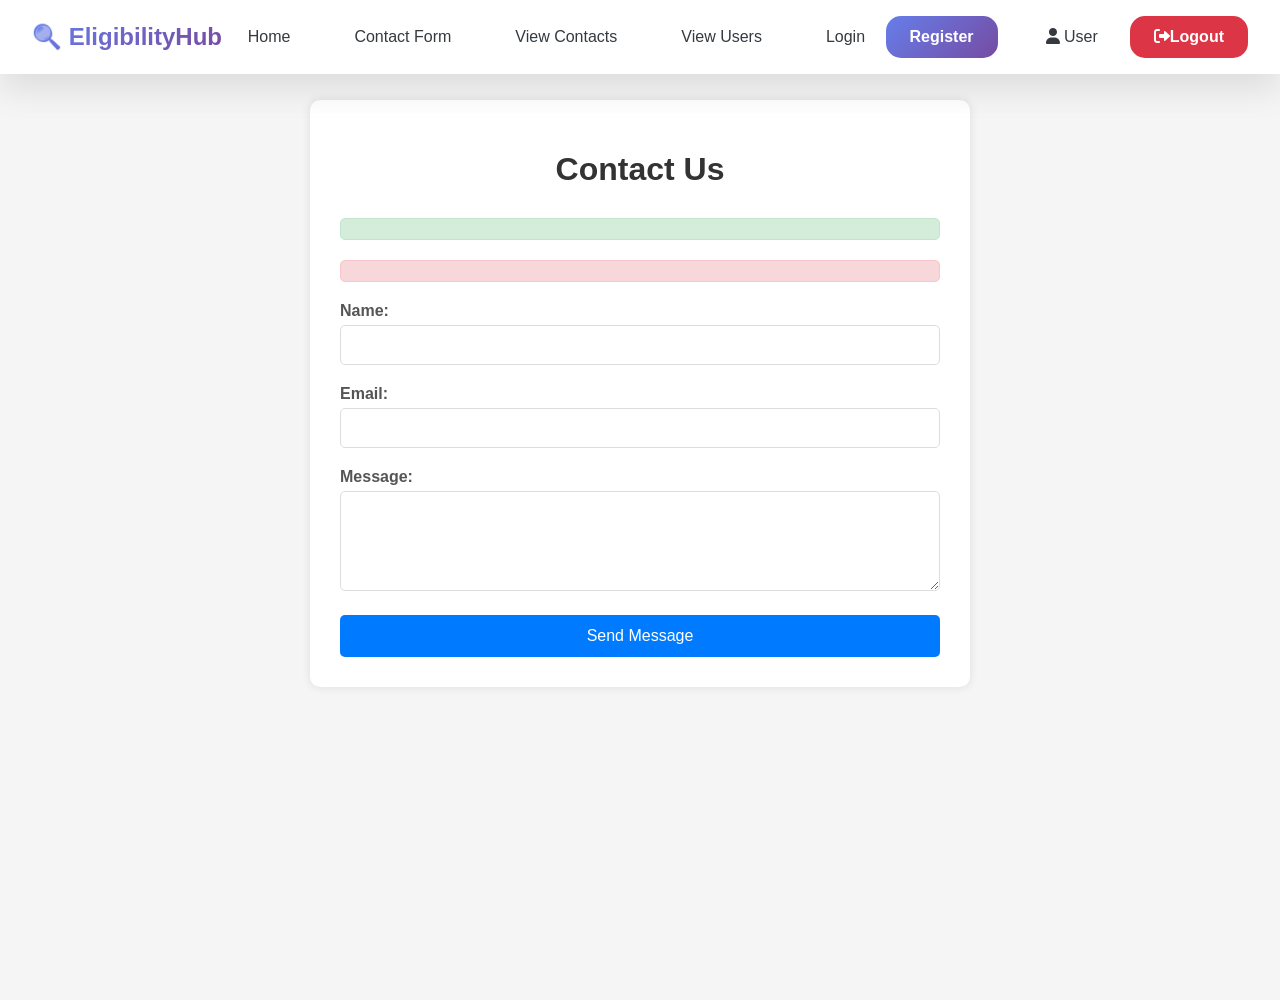
==== demo/src/main/resources/templates/contact.html @ dde7036e "Reorganize project structure by feature packages and update docs" ====
<!DOCTYPE html>
<html lang="en" xmlns:th="http://www.thymeleaf.org">
<head>
    <meta charset="UTF-8">
    <meta name="viewport" content="width=device-width, initial-scale=1.0">
    <title>Contact Form</title>
    <link href="https://cdnjs.cloudflare.com/ajax/libs/font-awesome/6.0.0/css/all.min.css" rel="stylesheet">
    <style>
        body {
            font-family: Arial, sans-serif;
            margin: 0;
            padding: 0;
            background-color: #f5f5f5;
            min-height: 100vh;
        }
        .form-container {
            background: white;
            padding: 30px;
            border-radius: 10px;
            box-shadow: 0 0 10px rgba(0,0,0,0.1);
            max-width: 600px;
            margin: 100px auto 50px;
        }
        h1 {
            color: #333;
            text-align: center;
            margin-bottom: 30px;
        }
        .form-group {
            margin-bottom: 20px;
        }
        label {
            display: block;
            margin-bottom: 5px;
            font-weight: bold;
            color: #555;
        }
        input[type="text"], input[type="email"], textarea {
            width: 100%;
            padding: 10px;
            border: 1px solid #ddd;
            border-radius: 5px;
            font-size: 16px;
            box-sizing: border-box;
        }
        textarea {
            height: 100px;
            resize: vertical;
        }
        button {
            background-color: #007bff;
            color: white;
            padding: 12px 30px;
            border: none;
            border-radius: 5px;
            cursor: pointer;
            font-size: 16px;
            width: 100%;
        }
        button:hover {
            background-color: #0056b3;
        }
        .navbar {
            background: rgba(255,255,255,0.95);
            backdrop-filter: blur(20px);
            padding: 1rem 0;
            position: fixed;
            top: 0;
            width: 100%;
            z-index: 1000;
            box-shadow: 0 15px 35px rgba(0,0,0,0.1);
        }
        .nav-content {
            max-width: 1400px;
            margin: 0 auto;
            display: flex;
            justify-content: space-between;
            align-items: center;
            padding: 0 2rem;
        }
        .logo {
            font-size: 1.5rem;
            font-weight: 700;
            background: linear-gradient(135deg, #667eea 0%, #764ba2 100%);
            -webkit-background-clip: text;
            -webkit-text-fill-color: transparent;
            background-clip: text;
        }
        .nav-links {
            display: flex;
            gap: 2rem;
            align-items: center;
        }
        .nav-link {
            color: #343a40;
            text-decoration: none;
            font-weight: 500;
            transition: all 0.3s ease;
            padding: 0.5rem 1rem;
            border-radius: 8px;
        }
        .nav-link:hover {
            background: #f8f9fa;
            color: #667eea;
        }
        .btn-primary {
            background: linear-gradient(135deg, #667eea 0%, #764ba2 100%);
            color: white;
            border: none;
            padding: 0.75rem 1.5rem;
            border-radius: 15px;
            font-weight: 600;
            cursor: pointer;
            transition: all 0.3s ease;
            text-decoration: none;
            display: inline-block;
        }
        .btn-primary:hover {
            transform: translateY(-2px);
            box-shadow: 0 15px 35px rgba(0,0,0,0.1);
        }
        .d-flex {
            display: flex;
        }
        .align-items-center {
            align-items: center;
        }
        .message {
            padding: 10px;
            margin-bottom: 20px;
            border-radius: 5px;
            text-align: center;
        }
        .success {
            background-color: #d4edda;
            color: #155724;
            border: 1px solid #c3e6cb;
        }
        .error {
            background-color: #f8d7da;
            color: #721c24;
            border: 1px solid #f5c6cb;
        }
    </style>
</head>
<body>
    <!-- Navigation -->
    <nav class="navbar">
        <div class="nav-content">
            <div class="logo">🔍 EligibilityHub</div>
            <div class="nav-links">
                <a href="/" class="nav-link">Home</a>
                <!-- Show Contact Form only for non-admin users -->
                <a th:if="${!isAdmin}" href="/contact" class="nav-link">Contact Form</a>
                <!-- Show View Contacts only for admin users -->
                <a th:if="${isAdmin}" href="/view-contacts" class="nav-link">View Contacts</a>
                <!-- Show View Users only for admin users -->
                <a th:if="${isAdmin}" href="/view-users" class="nav-link">View Users</a>
                
                <!-- Show login/register for anonymous users -->
                <div th:if="${username == null}">
                    <a href="/login" class="nav-link">Login</a>
                    <a href="/register" class="btn-primary">Register</a>
                </div>
                
                <!-- Show user info and logout for authenticated users -->
                <div th:if="${username != null}" class="d-flex align-items-center">
                    <span class="nav-link" style="margin-right: 1rem;">
                        <i class="fas fa-user me-2"></i>
                        <span th:text="${username}">User</span>
                    </span>
                    <form th:action="@{/logout}" method="post" style="margin: 0;">
                        <button type="submit" class="btn-primary" style="background: #dc3545; border: none;">
                            <i class="fas fa-sign-out-alt me-2"></i>Logout
                        </button>
                    </form>
                </div>
            </div>
        </div>
    </nav>

    <div class="form-container">
        <h1>Contact Us</h1>
        
        <div th:if="${message}" class="message success" th:text="${message}"></div>
        <div th:if="${error}" class="message error" th:text="${error}"></div>
        
        <form method="POST" action="/contact">
            <div class="form-group">
                <label for="name">Name:</label>
                <input type="text" id="name" name="name" required>
            </div>
            
            <div class="form-group">
                <label for="email">Email:</label>
                <input type="email" id="email" name="email" required>
            </div>
            
            <div class="form-group">
                <label for="message">Message:</label>
                <textarea id="message" name="message" required></textarea>
            </div>
            
            <button type="submit">Send Message</button>
        </form>
    </div>
</body>
</html>
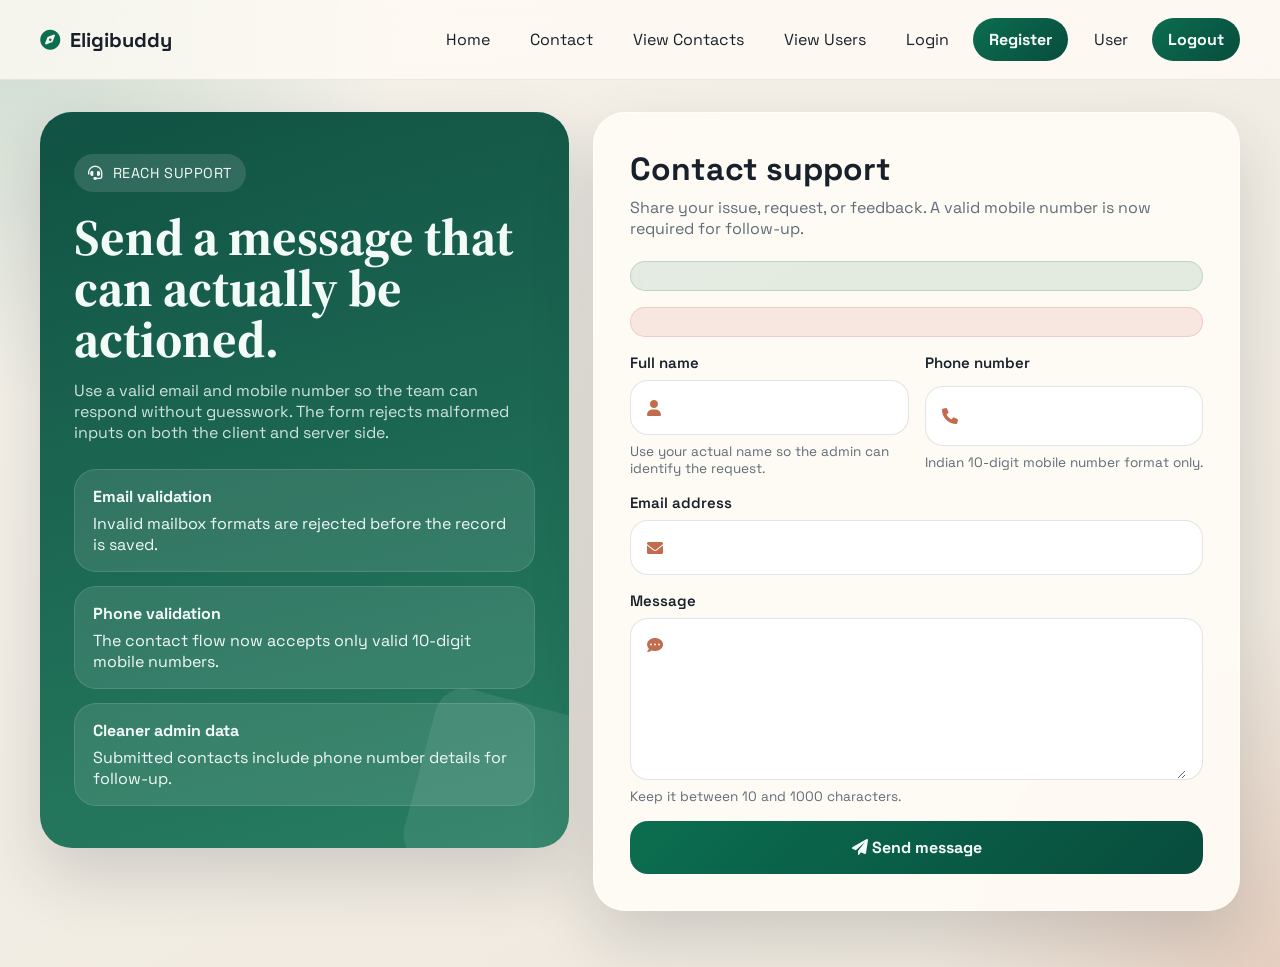
==== commit b0c10de7: "Refresh UI across app and tighten input validation" ====
--- a/demo/src/main/resources/templates/contact.html
+++ b/demo/src/main/resources/templates/contact.html
@@ -3,206 +3,443 @@
 <head>
     <meta charset="UTF-8">
     <meta name="viewport" content="width=device-width, initial-scale=1.0">
-    <title>Contact Form</title>
+    <title>Contact | Eligibuddy</title>
+    <link rel="preconnect" href="https://fonts.googleapis.com">
+    <link rel="preconnect" href="https://fonts.gstatic.com" crossorigin>
+    <link href="https://fonts.googleapis.com/css2?family=Space+Grotesk:wght@400;500;700&family=Source+Serif+4:wght@600&display=swap" rel="stylesheet">
     <link href="https://cdnjs.cloudflare.com/ajax/libs/font-awesome/6.0.0/css/all.min.css" rel="stylesheet">
     <style>
+        :root {
+            --canvas: #f2efe8;
+            --ink: #18212b;
+            --muted: #5f6c79;
+            --line: rgba(24, 33, 43, 0.12);
+            --accent: #0b6e4f;
+            --accent-deep: #084c3d;
+            --warm: #c06c4d;
+            --paper: rgba(255, 252, 246, 0.92);
+            --shadow: 0 28px 64px rgba(24, 33, 43, 0.16);
+        }
+
+        * {
+            box-sizing: border-box;
+        }
+
         body {
-            font-family: Arial, sans-serif;
             margin: 0;
-            padding: 0;
-            background-color: #f5f5f5;
             min-height: 100vh;
-        }
-        .form-container {
-            background: white;
-            padding: 30px;
-            border-radius: 10px;
-            box-shadow: 0 0 10px rgba(0,0,0,0.1);
-            max-width: 600px;
-            margin: 100px auto 50px;
-        }
-        h1 {
-            color: #333;
-            text-align: center;
-            margin-bottom: 30px;
-        }
-        .form-group {
-            margin-bottom: 20px;
-        }
-        label {
-            display: block;
-            margin-bottom: 5px;
-            font-weight: bold;
-            color: #555;
-        }
-        input[type="text"], input[type="email"], textarea {
-            width: 100%;
-            padding: 10px;
-            border: 1px solid #ddd;
-            border-radius: 5px;
-            font-size: 16px;
-            box-sizing: border-box;
-        }
-        textarea {
-            height: 100px;
-            resize: vertical;
-        }
-        button {
-            background-color: #007bff;
-            color: white;
-            padding: 12px 30px;
-            border: none;
-            border-radius: 5px;
-            cursor: pointer;
-            font-size: 16px;
-            width: 100%;
-        }
-        button:hover {
-            background-color: #0056b3;
-        }
+            font-family: "Space Grotesk", "Segoe UI", sans-serif;
+            color: var(--ink);
+            background:
+                radial-gradient(circle at top left, rgba(11, 110, 79, 0.18), transparent 25%),
+                radial-gradient(circle at bottom right, rgba(192, 108, 77, 0.2), transparent 22%),
+                linear-gradient(150deg, #f6f3ec 0%, #eee7dc 100%);
+        }
+
         .navbar {
-            background: rgba(255,255,255,0.95);
-            backdrop-filter: blur(20px);
-            padding: 1rem 0;
-            position: fixed;
+            position: sticky;
             top: 0;
-            width: 100%;
-            z-index: 1000;
-            box-shadow: 0 15px 35px rgba(0,0,0,0.1);
-        }
+            z-index: 10;
+            backdrop-filter: blur(18px);
+            background: rgba(255, 251, 245, 0.78);
+            border-bottom: 1px solid rgba(24, 33, 43, 0.08);
+        }
+
         .nav-content {
-            max-width: 1400px;
+            width: min(1200px, calc(100% - 32px));
             margin: 0 auto;
             display: flex;
             justify-content: space-between;
             align-items: center;
-            padding: 0 2rem;
-        }
+            gap: 20px;
+            padding: 18px 0;
+        }
+
         .logo {
-            font-size: 1.5rem;
+            display: flex;
+            align-items: center;
+            gap: 10px;
             font-weight: 700;
-            background: linear-gradient(135deg, #667eea 0%, #764ba2 100%);
-            -webkit-background-clip: text;
-            -webkit-text-fill-color: transparent;
-            background-clip: text;
-        }
+            font-size: 1.25rem;
+            color: var(--ink);
+        }
+
+        .logo i {
+            color: var(--accent);
+        }
+
         .nav-links {
             display: flex;
-            gap: 2rem;
             align-items: center;
-        }
-        .nav-link {
-            color: #343a40;
+            gap: 12px;
+            flex-wrap: wrap;
+            justify-content: flex-end;
+        }
+
+        .nav-link,
+        .btn-link {
             text-decoration: none;
-            font-weight: 500;
-            transition: all 0.3s ease;
-            padding: 0.5rem 1rem;
-            border-radius: 8px;
-        }
-        .nav-link:hover {
-            background: #f8f9fa;
-            color: #667eea;
-        }
+            color: var(--ink);
+            padding: 10px 14px;
+            border-radius: 999px;
+            transition: background-color 0.2s ease, transform 0.2s ease;
+        }
+
+        .nav-link:hover,
+        .btn-link:hover {
+            background: rgba(11, 110, 79, 0.08);
+            transform: translateY(-1px);
+        }
+
         .btn-primary {
-            background: linear-gradient(135deg, #667eea 0%, #764ba2 100%);
-            color: white;
-            border: none;
-            padding: 0.75rem 1.5rem;
-            border-radius: 15px;
+            border: 0;
+            padding: 11px 16px;
+            border-radius: 999px;
+            font: inherit;
+            font-weight: 700;
+            color: #f5fbf7;
+            background: linear-gradient(135deg, var(--accent), var(--accent-deep));
+            text-decoration: none;
+            cursor: pointer;
+        }
+
+        .page {
+            width: min(1200px, calc(100% - 32px));
+            margin: 32px auto 56px;
+            display: grid;
+            grid-template-columns: 0.9fr 1.1fr;
+            gap: 24px;
+            align-items: start;
+        }
+
+        .story,
+        .form-panel {
+            border-radius: 32px;
+            box-shadow: var(--shadow);
+            overflow: hidden;
+        }
+
+        .story {
+            padding: 42px 34px;
+            background:
+                linear-gradient(165deg, rgba(8, 76, 61, 0.96), rgba(11, 110, 79, 0.88));
+            color: #f3fbf7;
+            position: relative;
+        }
+
+        .story::after {
+            content: "";
+            position: absolute;
+            width: 180px;
+            height: 180px;
+            border-radius: 30px;
+            background: rgba(255, 255, 255, 0.08);
+            transform: rotate(15deg);
+            right: -28px;
+            bottom: -34px;
+        }
+
+        .story .tag {
+            display: inline-flex;
+            align-items: center;
+            gap: 10px;
+            padding: 10px 14px;
+            border-radius: 999px;
+            background: rgba(255, 255, 255, 0.12);
+            font-size: 0.9rem;
+            text-transform: uppercase;
+            letter-spacing: 0.04em;
+        }
+
+        .story h1 {
+            margin: 20px 0 14px;
+            font-family: "Source Serif 4", Georgia, serif;
+            font-size: clamp(2.3rem, 4vw, 3.8rem);
+            line-height: 1;
+        }
+
+        .story p {
+            margin: 0 0 26px;
+            color: rgba(243, 251, 247, 0.84);
+        }
+
+        .story-list {
+            display: grid;
+            gap: 14px;
+            position: relative;
+            z-index: 1;
+        }
+
+        .story-item {
+            padding: 16px 18px;
+            border-radius: 22px;
+            background: rgba(255, 255, 255, 0.1);
+            border: 1px solid rgba(255, 255, 255, 0.12);
+        }
+
+        .story-item strong {
+            display: block;
+            margin-bottom: 6px;
+        }
+
+        .form-panel {
+            background: var(--paper);
+            padding: 36px;
+            border: 1px solid rgba(255, 255, 255, 0.52);
+            backdrop-filter: blur(18px);
+        }
+
+        .form-panel h2 {
+            margin: 0 0 8px;
+            font-size: 2rem;
+        }
+
+        .form-panel p {
+            margin: 0 0 22px;
+            color: var(--muted);
+        }
+
+        .notice {
+            margin-bottom: 16px;
+            padding: 14px 16px;
+            border-radius: 18px;
+            border: 1px solid transparent;
+            font-size: 0.95rem;
+        }
+
+        .notice-success {
+            background: rgba(11, 110, 79, 0.11);
+            color: #0a5641;
+            border-color: rgba(11, 110, 79, 0.18);
+        }
+
+        .notice-error {
+            background: rgba(185, 28, 28, 0.09);
+            color: #8c1d1d;
+            border-color: rgba(185, 28, 28, 0.14);
+        }
+
+        form {
+            display: grid;
+            gap: 16px;
+        }
+
+        .grid {
+            display: grid;
+            grid-template-columns: repeat(2, minmax(0, 1fr));
+            gap: 16px;
+        }
+
+        .field {
+            display: grid;
+            gap: 8px;
+        }
+
+        .field.full {
+            grid-column: 1 / -1;
+        }
+
+        .field label {
+            font-size: 0.94rem;
             font-weight: 600;
+        }
+
+        .input-wrap {
+            display: flex;
+            align-items: center;
+            gap: 12px;
+            padding: 0 16px;
+            border: 1px solid var(--line);
+            border-radius: 18px;
+            background: rgba(255, 255, 255, 0.94);
+            transition: border-color 0.2s ease, box-shadow 0.2s ease, transform 0.2s ease;
+        }
+
+        .input-wrap:focus-within {
+            border-color: rgba(11, 110, 79, 0.46);
+            box-shadow: 0 0 0 4px rgba(11, 110, 79, 0.1);
+            transform: translateY(-1px);
+        }
+
+        .input-wrap i {
+            color: var(--warm);
+        }
+
+        input,
+        textarea {
+            width: 100%;
+            border: 0;
+            outline: none;
+            background: transparent;
+            font: inherit;
+            color: var(--ink);
+        }
+
+        input {
+            padding: 16px 0;
+        }
+
+        textarea {
+            min-height: 160px;
+            resize: vertical;
+            padding: 16px 0;
+        }
+
+        .helper {
+            font-size: 0.85rem;
+            color: var(--muted);
+        }
+
+        .submit {
+            border: 0;
+            border-radius: 18px;
+            padding: 16px 18px;
+            font: inherit;
+            font-weight: 700;
+            color: #f5fbf7;
+            background: linear-gradient(135deg, var(--accent), var(--accent-deep));
             cursor: pointer;
-            transition: all 0.3s ease;
-            text-decoration: none;
-            display: inline-block;
-        }
-        .btn-primary:hover {
+            transition: transform 0.2s ease, box-shadow 0.2s ease;
+        }
+
+        .submit:hover {
             transform: translateY(-2px);
-            box-shadow: 0 15px 35px rgba(0,0,0,0.1);
-        }
-        .d-flex {
-            display: flex;
-        }
-        .align-items-center {
-            align-items: center;
-        }
-        .message {
-            padding: 10px;
-            margin-bottom: 20px;
-            border-radius: 5px;
-            text-align: center;
-        }
-        .success {
-            background-color: #d4edda;
-            color: #155724;
-            border: 1px solid #c3e6cb;
-        }
-        .error {
-            background-color: #f8d7da;
-            color: #721c24;
-            border: 1px solid #f5c6cb;
+            box-shadow: 0 18px 36px rgba(11, 110, 79, 0.22);
+        }
+
+        @media (max-width: 980px) {
+            .page {
+                grid-template-columns: 1fr;
+            }
+        }
+
+        @media (max-width: 640px) {
+            .nav-content {
+                width: calc(100% - 24px);
+            }
+
+            .page {
+                width: calc(100% - 24px);
+                margin-top: 18px;
+            }
+
+            .form-panel {
+                padding: 26px 20px;
+            }
+
+            .story {
+                padding: 32px 22px;
+            }
+
+            .grid {
+                grid-template-columns: 1fr;
+            }
         }
     </style>
 </head>
 <body>
-    <!-- Navigation -->
     <nav class="navbar">
         <div class="nav-content">
-            <div class="logo">🔍 EligibilityHub</div>
+            <div class="logo">
+                <i class="fas fa-compass"></i>
+                <span>Eligibuddy</span>
+            </div>
             <div class="nav-links">
                 <a href="/" class="nav-link">Home</a>
-                <!-- Show Contact Form only for non-admin users -->
-                <a th:if="${!isAdmin}" href="/contact" class="nav-link">Contact Form</a>
-                <!-- Show View Contacts only for admin users -->
+                <a th:if="${!isAdmin}" href="/contact" class="nav-link">Contact</a>
                 <a th:if="${isAdmin}" href="/view-contacts" class="nav-link">View Contacts</a>
-                <!-- Show View Users only for admin users -->
                 <a th:if="${isAdmin}" href="/view-users" class="nav-link">View Users</a>
-                
-                <!-- Show login/register for anonymous users -->
-                <div th:if="${username == null}">
-                    <a href="/login" class="nav-link">Login</a>
+
+                <div th:if="${username == null}" style="display:flex; gap:10px; align-items:center;">
+                    <a href="/login" class="btn-link">Login</a>
                     <a href="/register" class="btn-primary">Register</a>
                 </div>
-                
-                <!-- Show user info and logout for authenticated users -->
-                <div th:if="${username != null}" class="d-flex align-items-center">
-                    <span class="nav-link" style="margin-right: 1rem;">
-                        <i class="fas fa-user me-2"></i>
-                        <span th:text="${username}">User</span>
-                    </span>
-                    <form th:action="@{/logout}" method="post" style="margin: 0;">
-                        <button type="submit" class="btn-primary" style="background: #dc3545; border: none;">
-                            <i class="fas fa-sign-out-alt me-2"></i>Logout
-                        </button>
+
+                <div th:if="${username != null}" style="display:flex; gap:10px; align-items:center; flex-wrap:wrap;">
+                    <a href="/profile" class="nav-link" th:text="${username}">User</a>
+                    <form th:action="@{/logout}" method="post" style="margin:0;">
+                        <button type="submit" class="btn-primary">Logout</button>
                     </form>
                 </div>
             </div>
         </div>
     </nav>
 
-    <div class="form-container">
-        <h1>Contact Us</h1>
-        
-        <div th:if="${message}" class="message success" th:text="${message}"></div>
-        <div th:if="${error}" class="message error" th:text="${error}"></div>
-        
-        <form method="POST" action="/contact">
-            <div class="form-group">
-                <label for="name">Name:</label>
-                <input type="text" id="name" name="name" required>
+    <main class="page">
+        <section class="story">
+            <div class="tag">
+                <i class="fas fa-headset"></i>
+                Reach support
             </div>
-            
-            <div class="form-group">
-                <label for="email">Email:</label>
-                <input type="email" id="email" name="email" required>
+            <h1>Send a message that can actually be actioned.</h1>
+            <p>Use a valid email and mobile number so the team can respond without guesswork. The form rejects malformed inputs on both the client and server side.</p>
+            <div class="story-list">
+                <div class="story-item">
+                    <strong>Email validation</strong>
+                    Invalid mailbox formats are rejected before the record is saved.
+                </div>
+                <div class="story-item">
+                    <strong>Phone validation</strong>
+                    The contact flow now accepts only valid 10-digit mobile numbers.
+                </div>
+                <div class="story-item">
+                    <strong>Cleaner admin data</strong>
+                    Submitted contacts include phone number details for follow-up.
+                </div>
             </div>
-            
-            <div class="form-group">
-                <label for="message">Message:</label>
-                <textarea id="message" name="message" required></textarea>
-            </div>
-            
-            <button type="submit">Send Message</button>
-        </form>
-    </div>
+        </section>
+
+        <section class="form-panel">
+            <h2>Contact support</h2>
+            <p>Share your issue, request, or feedback. A valid mobile number is now required for follow-up.</p>
+
+            <div th:if="${message}" class="notice notice-success" th:text="${message}"></div>
+            <div th:if="${error}" class="notice notice-error" th:text="${error}"></div>
+
+            <form th:action="@{/contact}" th:object="${contact}" method="post">
+                <div class="grid">
+                    <div class="field">
+                        <label for="name">Full name</label>
+                        <div class="input-wrap">
+                            <i class="fas fa-user"></i>
+                            <input type="text" id="name" th:field="*{name}" pattern="[A-Za-z][A-Za-z\s.'-]{1,49}" title="Use letters, spaces, apostrophes, periods, or hyphens." required>
+                        </div>
+                        <span class="helper">Use your actual name so the admin can identify the request.</span>
+                    </div>
+
+                    <div class="field">
+                        <label for="phoneNumber">Phone number</label>
+                        <div class="input-wrap">
+                            <i class="fas fa-phone"></i>
+                            <input type="tel" id="phoneNumber" th:field="*{phoneNumber}" pattern="[6-9][0-9]{9}" inputmode="numeric" maxlength="10" title="Enter a valid 10-digit mobile number." required>
+                        </div>
+                        <span class="helper">Indian 10-digit mobile number format only.</span>
+                    </div>
+
+                    <div class="field full">
+                        <label for="email">Email address</label>
+                        <div class="input-wrap">
+                            <i class="fas fa-envelope"></i>
+                            <input type="email" id="email" th:field="*{email}" pattern="[A-Za-z0-9+_.-]+@[A-Za-z0-9.-]+\.[A-Za-z]{2,}" title="Enter a valid email address." required>
+                        </div>
+                    </div>
+
+                    <div class="field full">
+                        <label for="message">Message</label>
+                        <div class="input-wrap">
+                            <i class="fas fa-comment-dots" style="align-self:flex-start; padding-top:18px;"></i>
+                            <textarea id="message" th:field="*{message}" minlength="10" maxlength="1000" required></textarea>
+                        </div>
+                        <span class="helper">Keep it between 10 and 1000 characters.</span>
+                    </div>
+                </div>
+
+                <button type="submit" class="submit">
+                    <i class="fas fa-paper-plane"></i>
+                    Send message
+                </button>
+            </form>
+        </section>
+    </main>
 </body>
-</html> +</html>
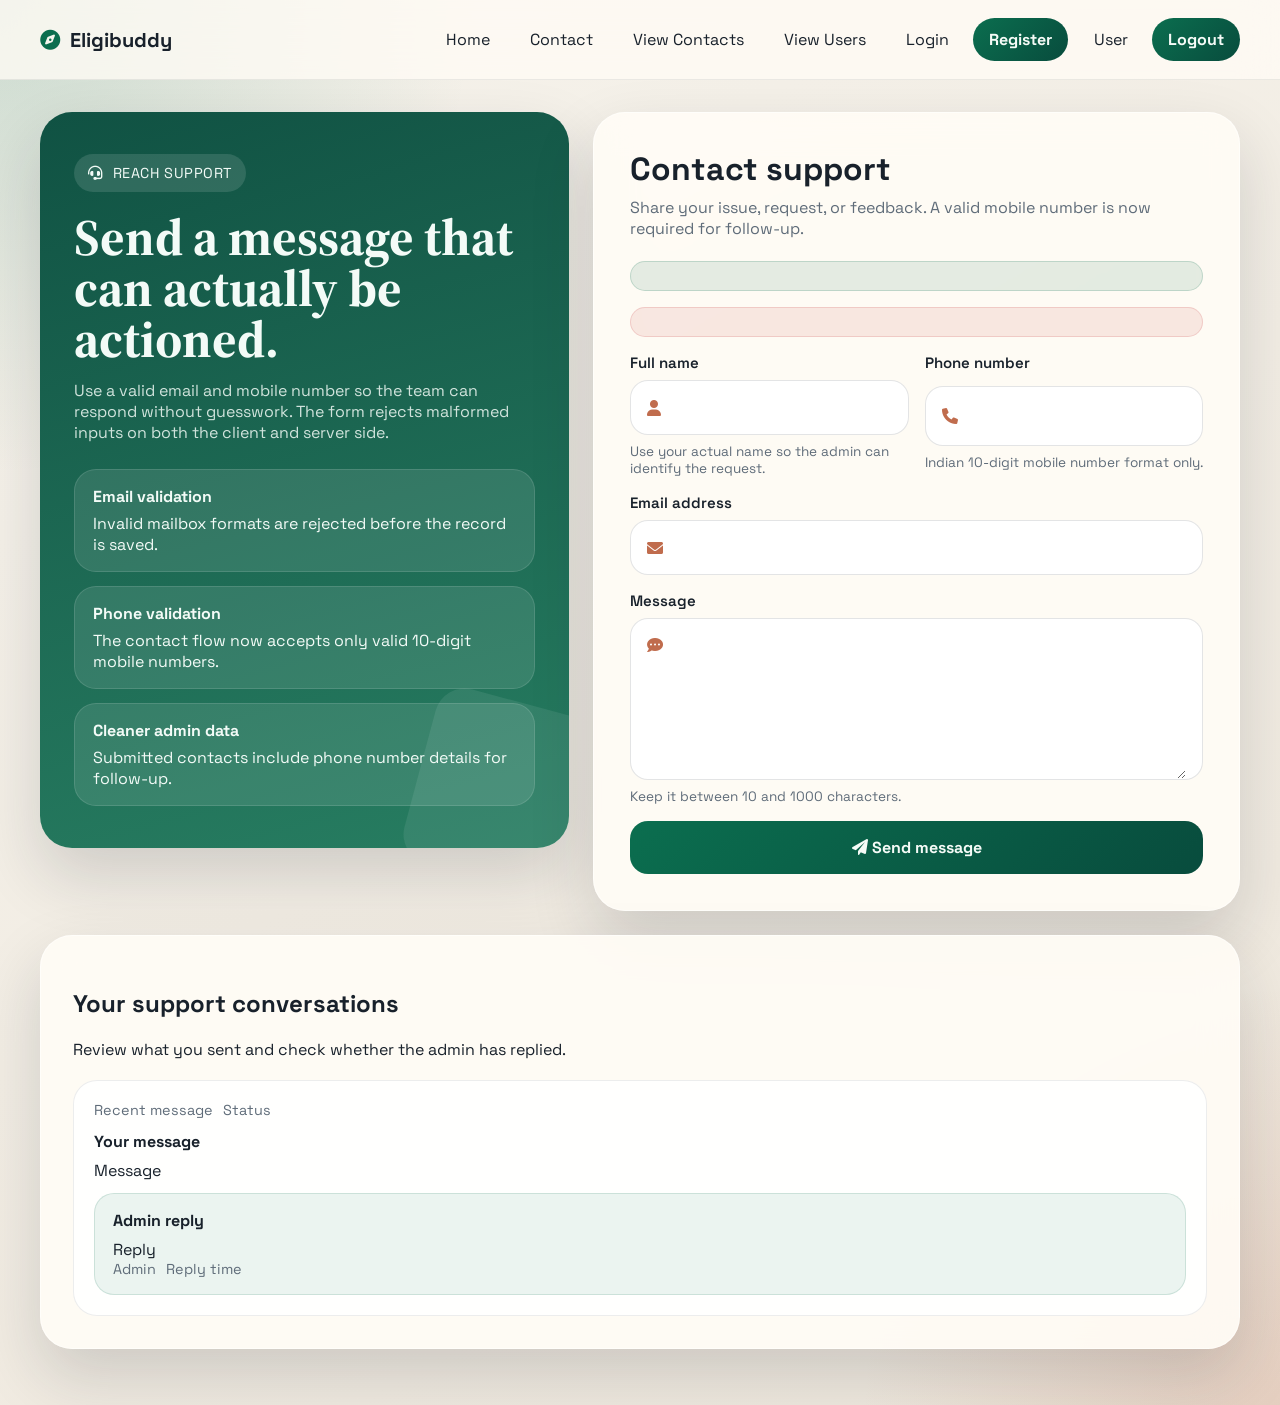
==== commit f6ecaa7d: "Add admin replies for contact messages" ====
--- a/demo/src/main/resources/templates/contact.html
+++ b/demo/src/main/resources/templates/contact.html
@@ -305,6 +305,46 @@
         .submit:hover {
             transform: translateY(-2px);
             box-shadow: 0 18px 36px rgba(11, 110, 79, 0.22);
+        }
+
+        .history-panel {
+            grid-column: 1 / -1;
+            border-radius: 32px;
+            box-shadow: var(--shadow);
+            background: var(--paper);
+            border: 1px solid rgba(255, 255, 255, 0.52);
+            backdrop-filter: blur(18px);
+            padding: 32px;
+        }
+
+        .history-list {
+            display: grid;
+            gap: 16px;
+            margin-top: 20px;
+        }
+
+        .history-card {
+            border-radius: 24px;
+            padding: 20px;
+            background: rgba(255, 255, 255, 0.92);
+            border: 1px solid rgba(24, 33, 43, 0.08);
+            display: grid;
+            gap: 12px;
+        }
+
+        .history-meta {
+            display: flex;
+            gap: 10px;
+            flex-wrap: wrap;
+            color: var(--muted);
+            font-size: 0.9rem;
+        }
+
+        .reply-box {
+            border-radius: 20px;
+            padding: 16px 18px;
+            background: rgba(11, 110, 79, 0.08);
+            border: 1px solid rgba(11, 110, 79, 0.14);
         }
 
         @media (max-width: 980px) {
@@ -440,6 +480,34 @@
                 </button>
             </form>
         </section>
+
+        <section class="history-panel" th:if="${contactHistory != null and !contactHistory.empty}">
+            <h2>Your support conversations</h2>
+            <p>Review what you sent and check whether the admin has replied.</p>
+
+            <div class="history-list">
+                <article class="history-card" th:each="savedContact : ${contactHistory}">
+                    <div class="history-meta">
+                        <span th:text="${savedContact.submittedAt != null ? #temporals.format(savedContact.submittedAt, 'dd MMM yyyy HH:mm') : 'Recent message'}">Recent message</span>
+                        <span th:text="${savedContact.adminReply != null and !#strings.isEmpty(savedContact.adminReply) ? 'Replied' : 'Awaiting admin reply'}">Status</span>
+                    </div>
+
+                    <div>
+                        <strong>Your message</strong>
+                        <p style="margin:8px 0 0;" th:text="${savedContact.message}">Message</p>
+                    </div>
+
+                    <div class="reply-box" th:if="${savedContact.adminReply != null and !#strings.isEmpty(savedContact.adminReply)}">
+                        <strong>Admin reply</strong>
+                        <p style="margin:8px 0 0;" th:text="${savedContact.adminReply}">Reply</p>
+                        <div class="history-meta" th:if="${savedContact.repliedAt != null}">
+                            <span th:text="${savedContact.repliedBy != null ? 'By ' + savedContact.repliedBy : 'Admin'}">Admin</span>
+                            <span th:text="${#temporals.format(savedContact.repliedAt, 'dd MMM yyyy HH:mm')}">Reply time</span>
+                        </div>
+                    </div>
+                </article>
+            </div>
+        </section>
     </main>
 </body>
 </html>
